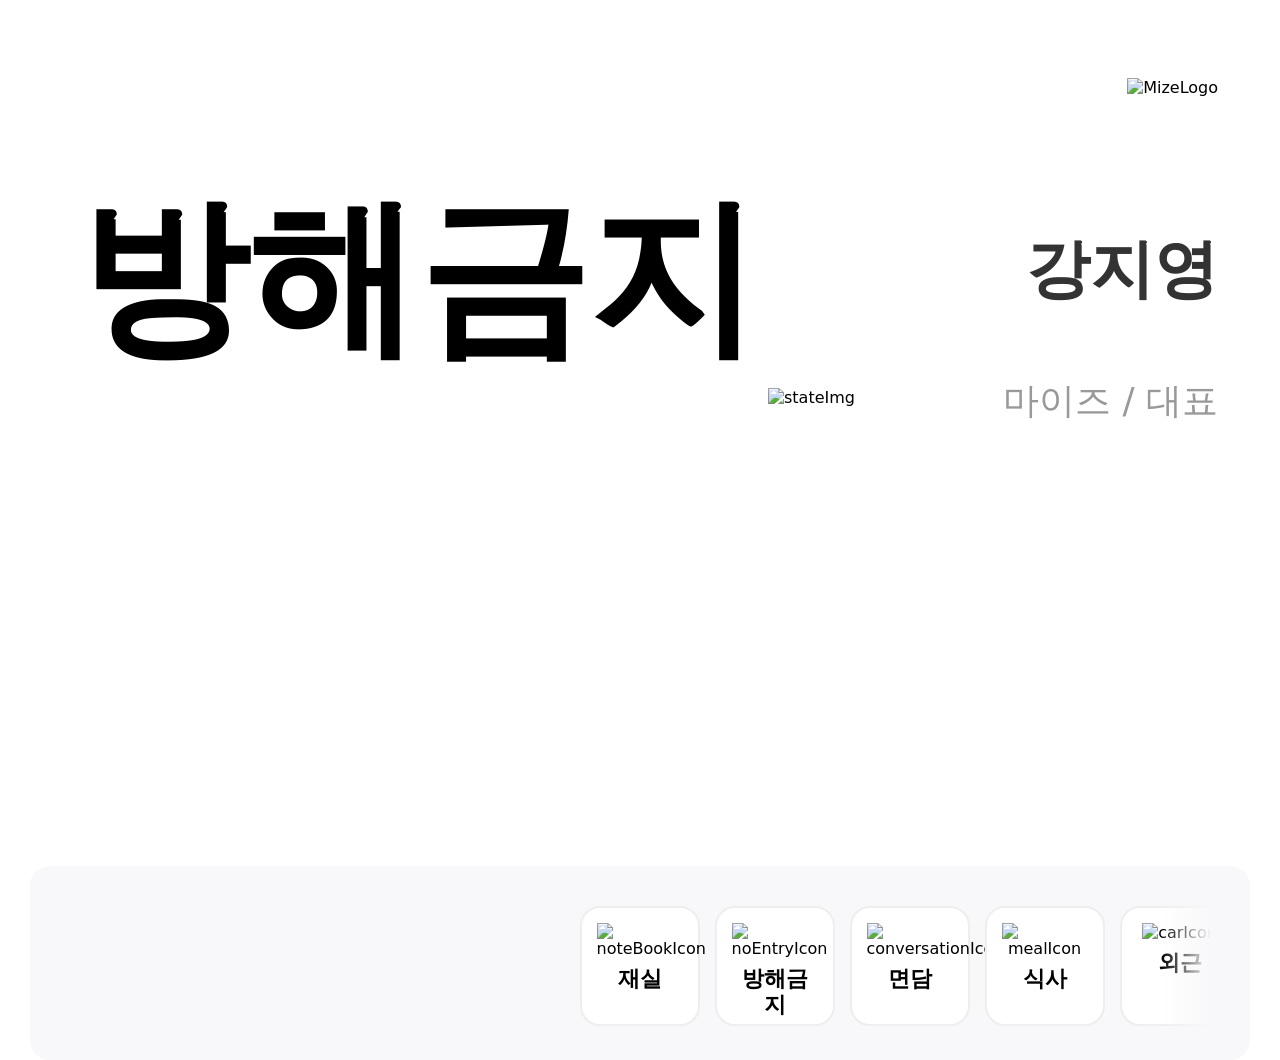
==== room1.html @ e5b1bbc2 "Update room1.html" ====
<!DOCTYPE html>
<html lang="ko">
<head>
  <meta charset="UTF-8">
  <meta name="viewport" content="width=device-width, initial-scale=1.0">
  <title>임원실 태블릿 UI - 시안 6</title>
  <link rel="stylesheet" href="reset.css">
  <link rel="stylesheet" href="style.css">
  <script src="https://kit.fontawesome.com/f3ec3a1505.js" crossorigin="anonymous"></script>
  <script src="https://code.jquery.com/jquery-3.6.0.min.js"></script>
  <script src="mainScript.js" async></script>
  <script src="jquery.easing.1.3.js"></script>
</head>
<body>
  <div class="container">
    <div class="left">
      <div class="state">
          <h1>방해금지</h1>
          <div class="stateImg">
              <img src="./img/noEntry.png" alt="stateImg">
          </div>
      </div>
  </div>
    <div class="right">
        <div class="logo">
            <img src="./img/MIZE.png" alt="MizeLogo">
        </div>
        <div class="room">
            <h3>강지영</h3>
            <div class="position">마이즈 / 대표</div>
        </div>
        <div class="schedule">

        </div>
    </div>
    <div class="menu">
        <div class="upDownBtn">
            <div class="udbtnBox">
              <i class="fa-solid fa-chevron-up"></i>
            </div>
        </div>
        <div class="menuContent">
          <div class="stateBtn">
            <div id="st1" class="active">
              <div class="btnBox">
                  <img src="./img/noteBookIcon.png" alt="noteBookIcon">
                  <div>재실</div>
              </div>
            </div>
            <div id="st2">
              <div class="btnBox">
                  <img src="./img/noEntryIcon.png" alt="noEntryIcon">
                  <div>방해금지</div>
              </div>
            </div>
            <div id="st3">
              <div class="btnBox">
                  <img src="./img/conversationIcon.png" alt="conversationIcon">
                  <div>면담</div>
              </div>
            </div>
            <div id="st4">
              <div class="btnBox">
                    <img src="./img/mealIcon.png" alt="mealIcon">
                    <div>식사</div>
              </div>
            </div>
            <div id="st5">
              <div class="btnBox">
                  <img src="./img/carIcon.png" alt="carIcon">
                  <div>외근</div>
              </div>
            </div>
            <div id="st6">
              <div class="btnBox">
                  <img src="./img/meetingIcon.png" alt="meetingIcon">
                  <div>회의</div>
              </div>
            </div>
            <div id="st7">
              <div class="btnBox">
                  <img src="./img/vacationIcon.png" alt="vacationIcon">
                  <div>휴가</div>
              </div>
            </div>
            <div id="st8">
              <div class="btnBox">
                  <img src="./img/homeIcon.png" alt="homeIcon">
                  <div>퇴근</div>
              </div>
            </div>
          </div>
        </div>
    </div>
  </div>
</body>
</html>
---- style.css ----
@import url("https://cdn.jsdelivr.net/gh/orioncactus/pretendard@v1.3.9/dist/web/variable/pretendardvariable.min.css");

html {
    overflow: hidden;
    
  }
  html * {
    box-sizing: border-box;
    font-family: "Pretendard Variable", Pretendard, -apple-system, BlinkMacSystemFont, system-ui, Roboto, "Helvetica Neue", "Segoe UI", "Apple SD Gothic Neo", "Noto Sans KR", "Malgun Gothic", "Apple Color Emoji", "Segoe UI Emoji", "Segoe UI Symbol", sans-serif;
  }
  
  :root {
    --black : #000000 ;
    --white : #ffffff ;
    --darkgray : #333333 ;
    --gray : #999999 ;
    --blue : #0692e7 ;
    --yellow : #F9D300 ;
    --red : #E70606 ;
    --bgGray : #f8f8fa;
  }
  
  .container {
    width: 100vw;
    height: 100vh;
    padding: 70px;
    overflow: hidden;
    display: flex;
    gap: 30px;
  }
  
  .left {
    width: 70%;
    /* background-color: #0692e7; */
    position: relative;
  }
  .state h1 {
    font-size: 170px;
    line-height: 170px;
    font-weight: 900;
    z-index: 10;
    position: absolute;
  }
  .stateImg img {
    height: 450px;
    position: absolute;
    right: 0;
    bottom: 0;
  }
  
  .right {
    width: 30%;
    display: flex;
    flex-direction: column;
    text-align: right;
  }
  .logo img {
    width: 134px;
  }
  .room {
    display: flex;
    flex-direction: column;
    gap: 10px;
    margin-top: 70px;
  }
  .room h3 {
    font-size: 64px;
    font-weight: 800;
    line-height: 76px;
    color: var(--darkgray);
  }
  .room .position {
    font-size: 36px;
    font-weight: 400;
    line-height: 40px;
    color: var(--gray);
  }
  .menu {
    width: calc(100% - 60px);
    height: 194px;
    position: absolute;
    left: 50%;
    transform: translateX(-50%);
    text-align: center;
    background-color: var(--bgGray);
    border-radius: 20px;
    bottom: -160px;
  }
  .menu.off {
    bottom: -160px;
    transition: ease-in-out 300ms;
  }
  .menu.on {
    bottom: 30px;
    transition: ease-in-out 300ms;
  }
  .upDownBtn {
    width: 100px;
    height: 60px;
    background-image: url('./img/udBtnBg.svg');
    border-radius: 50%;
    display: flex;
    align-items: center;
    justify-content: center;
    position: absolute;
    left: 50%;
    transform: translate(-50%, -50%);
  }
  .fa-chevron-up {
    font-size: 35px;
  }
  .fa-chevron-up.on {
    transform: rotate(180deg);
    transition: ease-in-out 300ms;
  }
  .fa-chevron-up.off {
    transform: rotate(00deg);
    transition: ease-in-out 300ms;
  }
  .menuContent {
    width: calc(100% - 80px);
    overflow: auto hidden;
    scroll-snap-type: x mandatory;
    scrollbar-width: none;
    margin: 40px;
  }
  .menuContent::before {
    content: " ";
    display: block;
    position: absolute;
    top: 0;
    left: 39px;
    width: 50px;
    height: 100%;
    background: rgb(248,248,250);
    background: linear-gradient(90deg, rgba(248,248,250,1) 0%, rgba(248,248,250,0) 100%);
  }
  .menuContent::after {
    content: " ";
    display: block;
    position: absolute;
    top: 0;
    right: 39px;
    width: 50px;
    height: 100%;
    background: rgb(248,248,250);
    background: linear-gradient(-90deg, rgba(248,248,250,1) 0%, rgba(248,248,250,0) 100%);
  }
  .stateBtn {
    padding: 0 calc(100% - 98px);
    height: 100%;
    display: flex;
    align-items: center;
    justify-content: center;
    gap: 15px;
    margin: auto 40px;
    scroll-snap-align: start;
  }
  .btnBox {
    width: 120px;
    height: 120px;
    background-color: var(--white);
    border: 2px solid #eeeeee;
    border-radius: 20px;
    padding: 15px;
  
  }
  .btnBox img {
    width: 56px;
    margin-bottom: 8px;
  }
  .btnBox div {
    font-size: 22px;
    line-height: 26px;
    font-weight: 600;
  }

  @media (min-width: 1281px) {
    .logo img {
        width: 30%;
    }
    .room h3 {
        font-size: 5vw;
        line-height: 120%;
    } 
    .room .position {
        font-size: 3vw;
        line-height: 120%;
    }
    .state h1 {
        font-size: 13vw;
        line-height: 120%;
    }
    .stateImg img {
        height: 60%;
    }
    .menu {
      height: 26vh;
    }
    .stateBtn {
      padding: 0;
    }
    .btnBox {
      width: 10vw;
      height: 10vw;
      display: flex;
      flex-direction: column;
      justify-content: center;
      align-items: center;
      gap: 5%;
      padding: 0;
    }
    .btnBox > * {
      width: 100%;
    }
    .btnBox img {
      width: 50%;
    }
    .btnBox div {
      font-size: 1.5vw;
    }
    .menu {
      bottom: -23vh;
    }
    .menu.off {
      bottom: -23vh;
    }
}
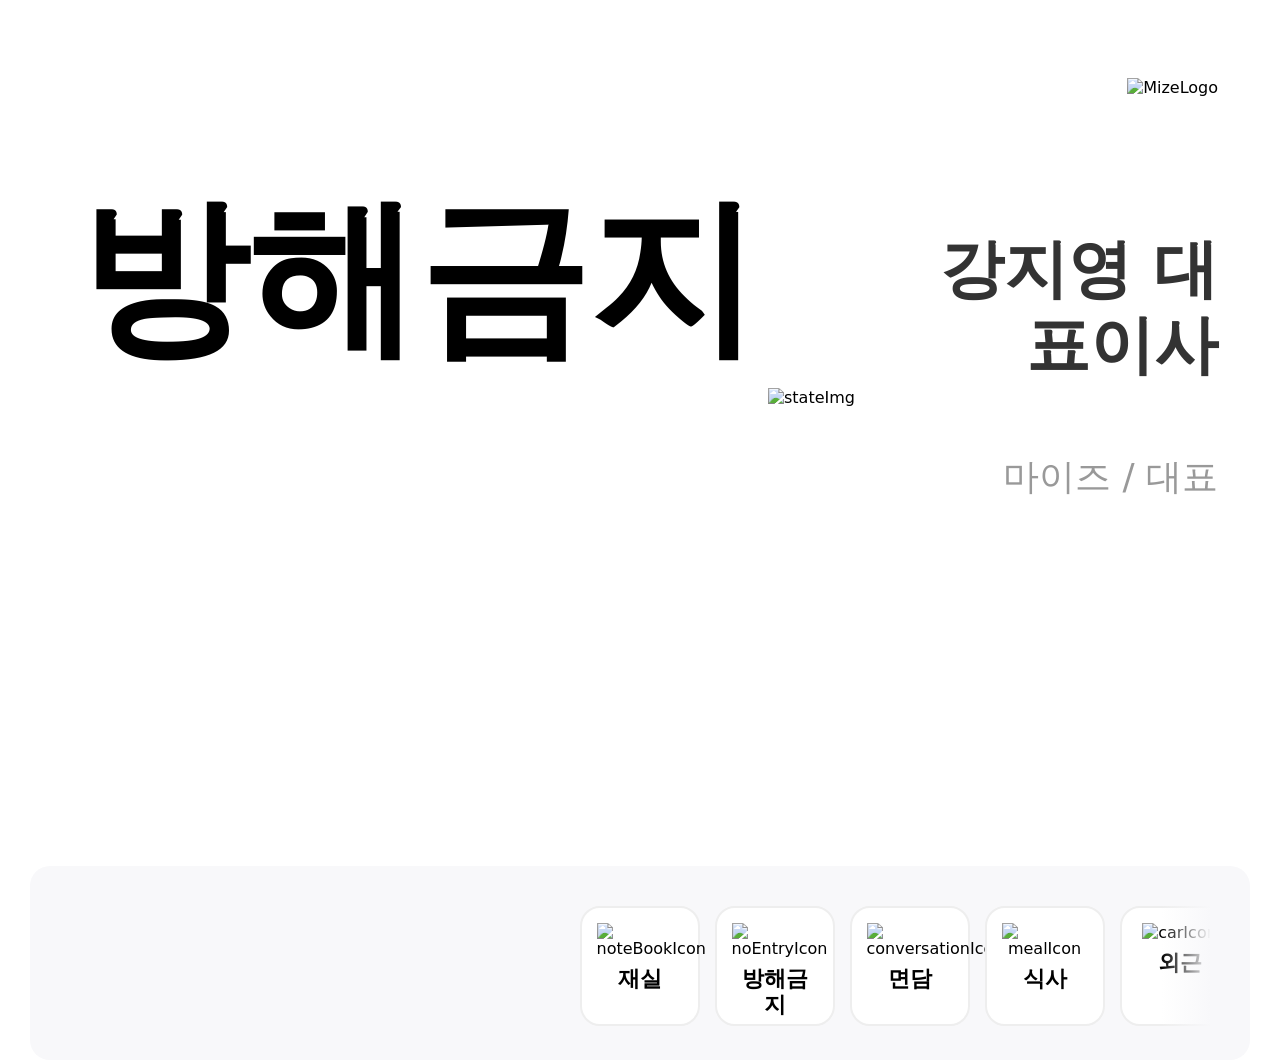
==== commit 715e0f64: "Update room1.html" ====
--- a/room1.html
+++ b/room1.html
@@ -26,7 +26,7 @@
             <img src="./img/MIZE.png" alt="MizeLogo">
         </div>
         <div class="room">
-            <h3>강지영</h3>
+            <h3>강지영 대표이사</h3>
             <div class="position">마이즈 / 대표</div>
         </div>
         <div class="schedule">
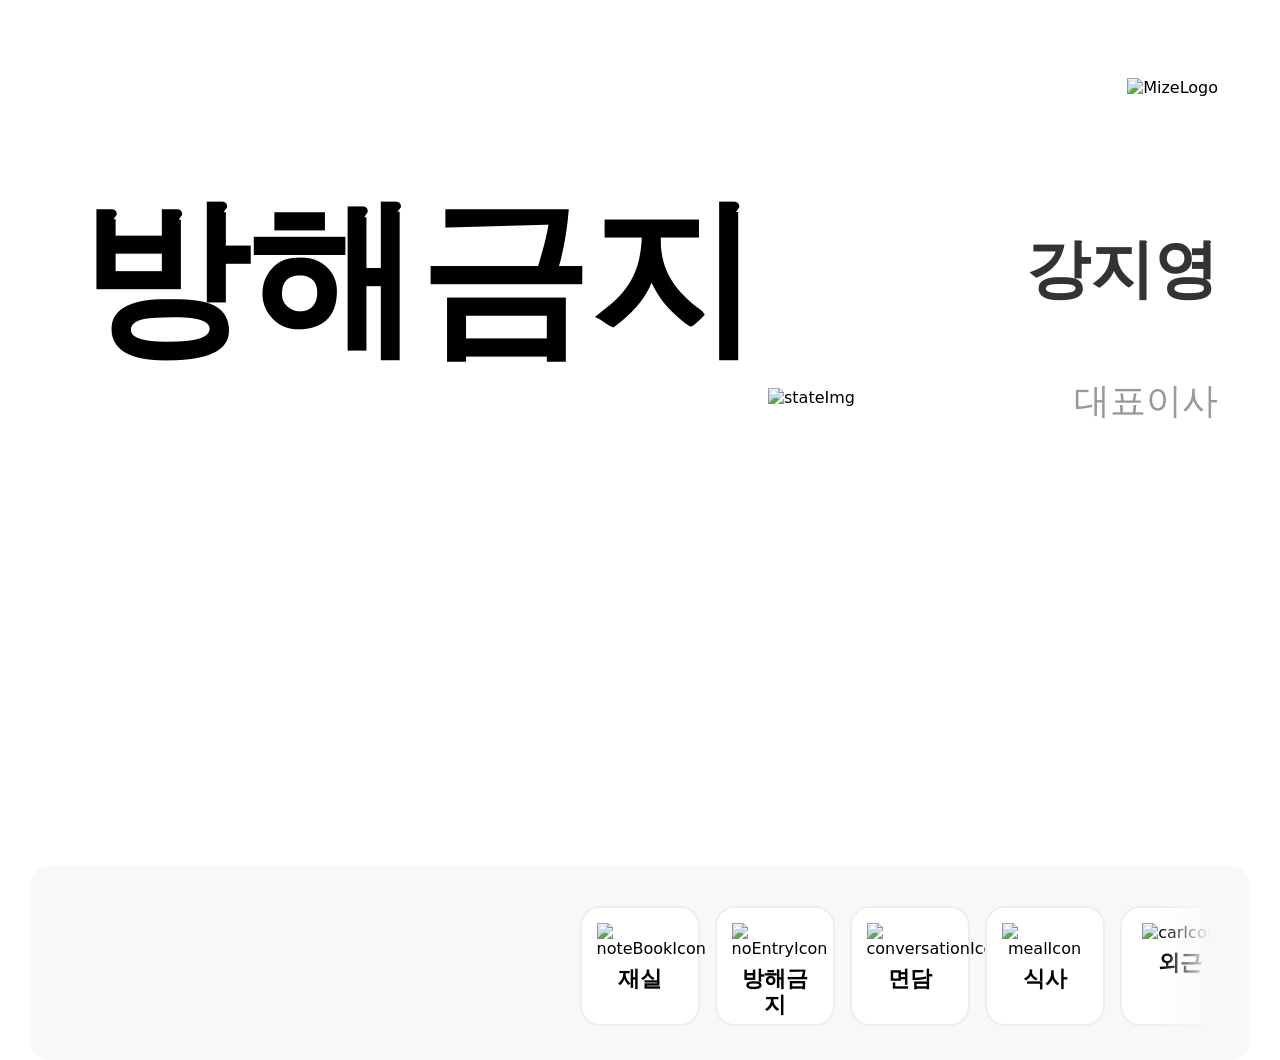
==== commit 92d1f17a: "Update room1.html" ====
--- a/room1.html
+++ b/room1.html
@@ -26,8 +26,8 @@
             <img src="./img/MIZE.png" alt="MizeLogo">
         </div>
         <div class="room">
-            <h3>강지영 대표이사</h3>
-            <div class="position">마이즈 / 대표</div>
+            <h3>강지영</h3>
+            <div class="position">대표이사</div>
         </div>
         <div class="schedule">
 
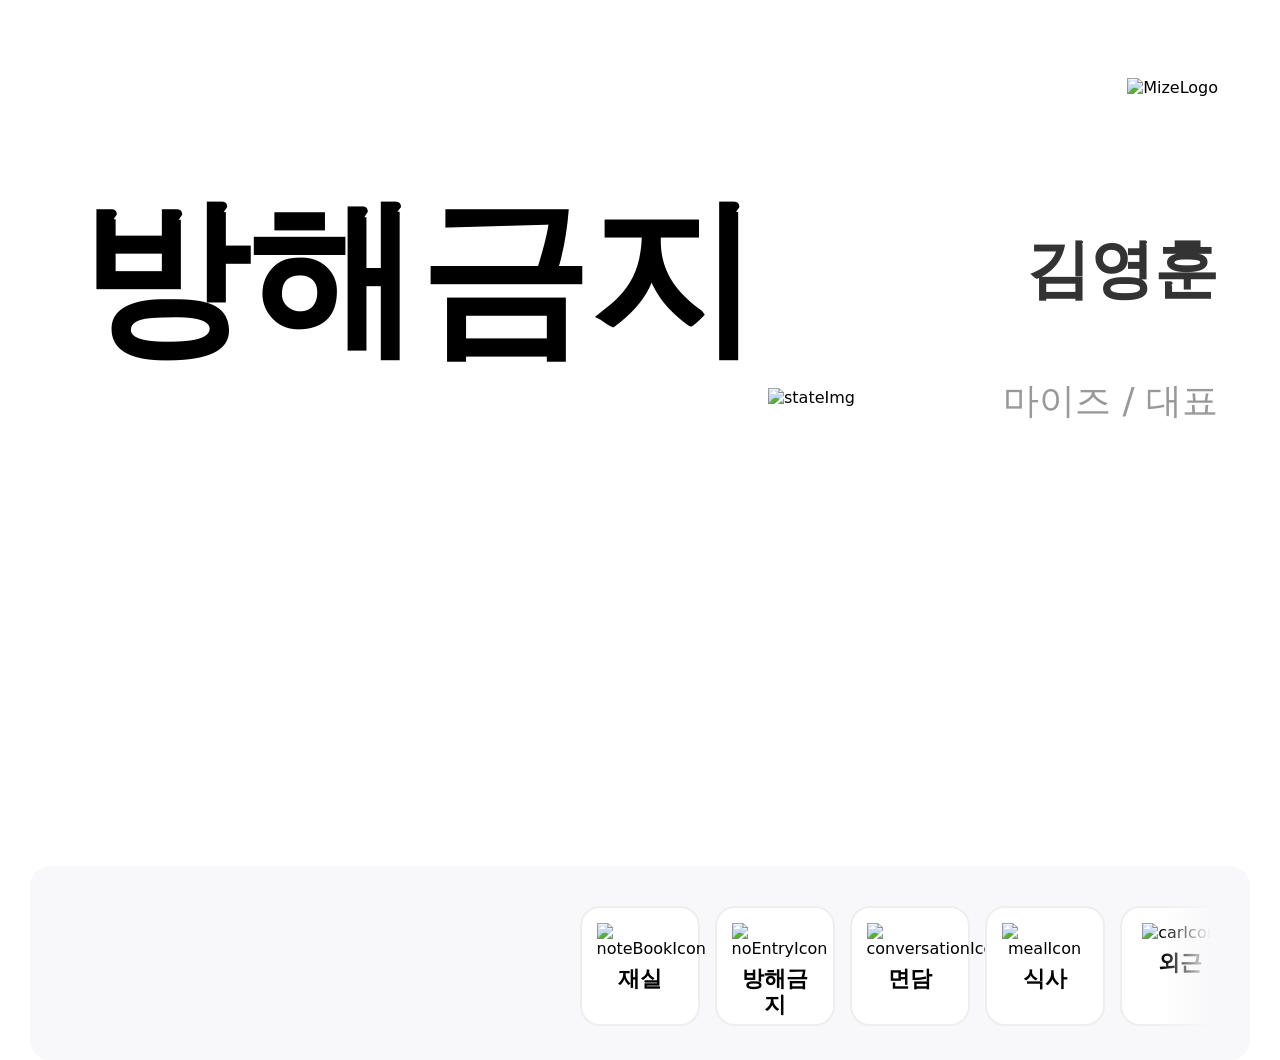
==== commit 9b7371ca: "Update room1.html" ====
--- a/room1.html
+++ b/room1.html
@@ -26,8 +26,8 @@
             <img src="./img/MIZE.png" alt="MizeLogo">
         </div>
         <div class="room">
-            <h3>강지영</h3>
-            <div class="position">대표이사</div>
+            <h3>김영훈</h3>
+            <div class="position">마이즈 / 대표</div>
         </div>
         <div class="schedule">
 
